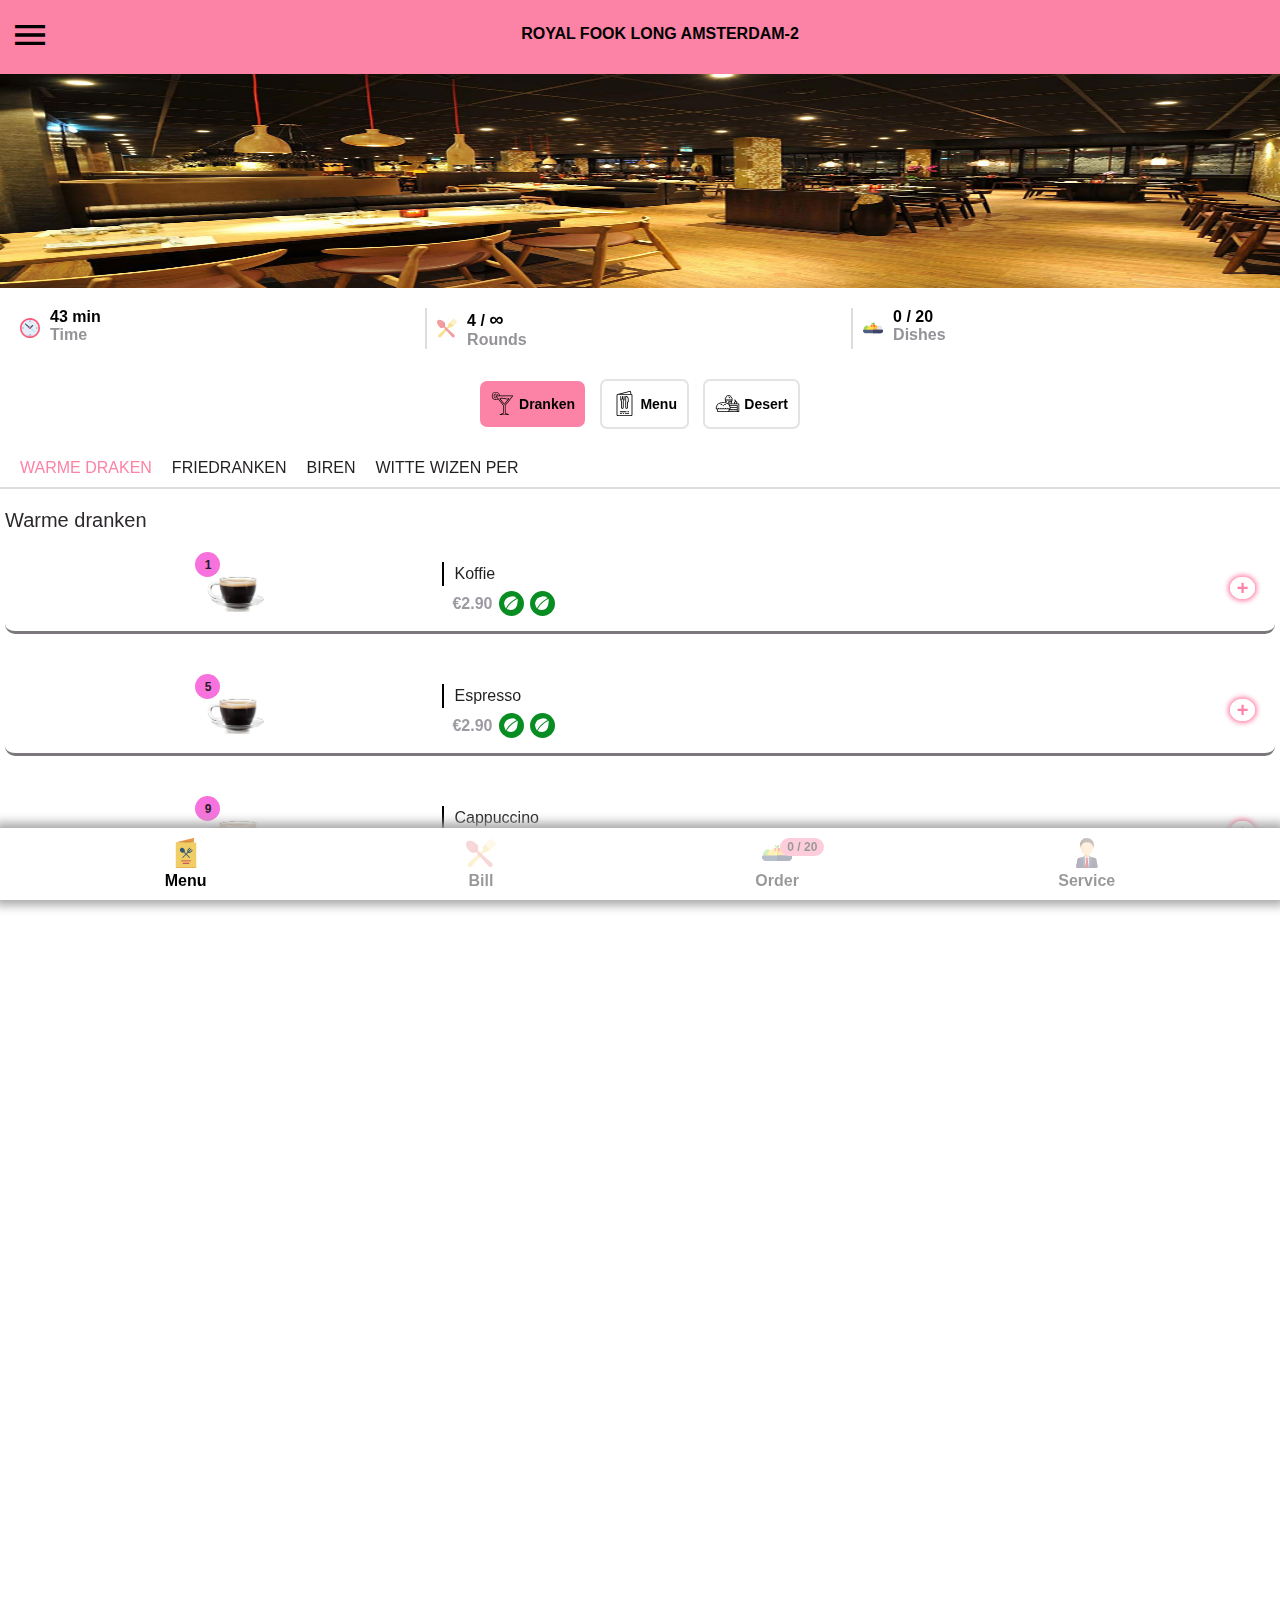
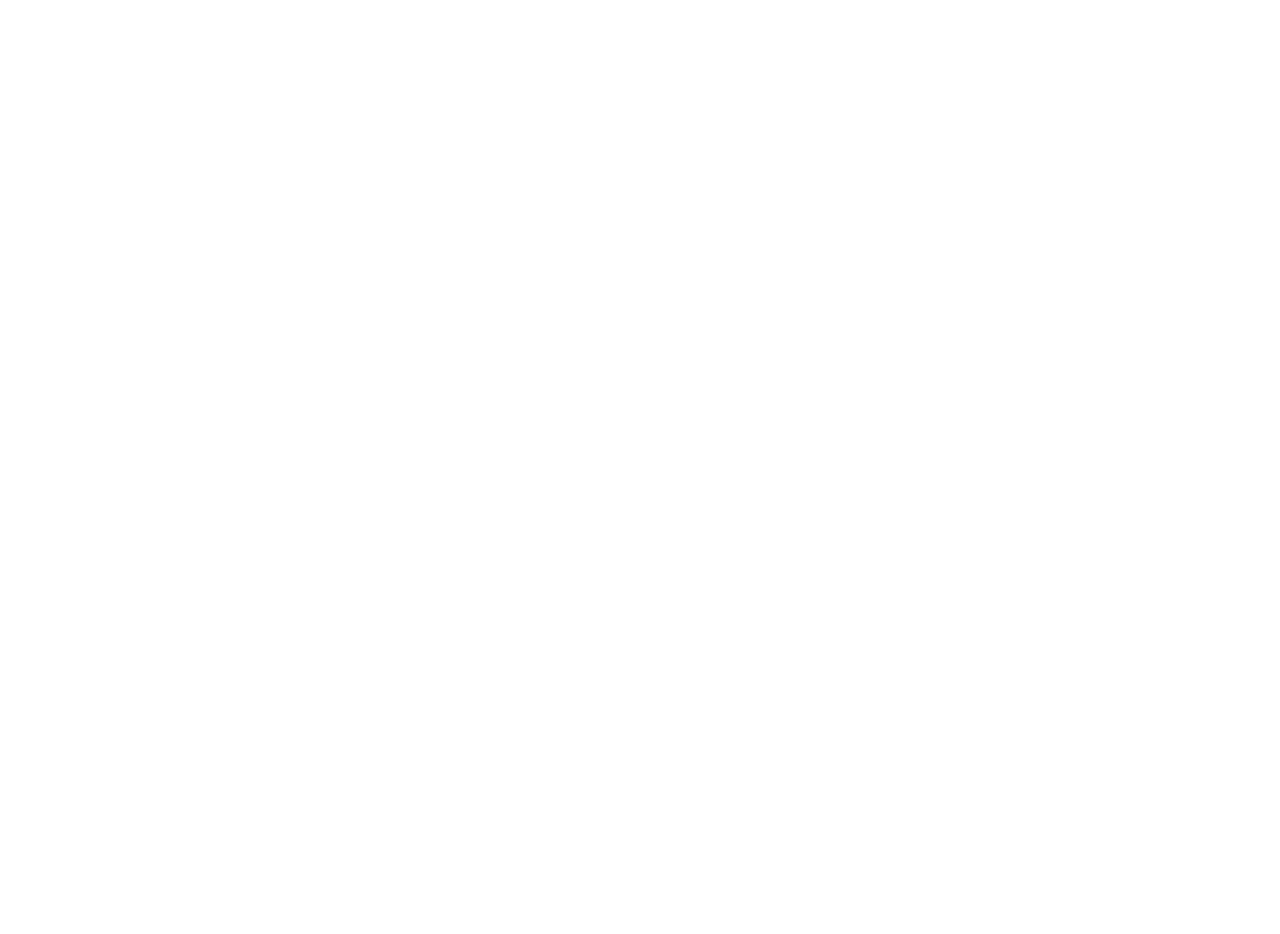
==== index.html @ 5c95526d "Add files via upload" ====
<!DOCTYPE html>
<html lang="en">

<head>
    <meta charset="UTF-8">
    <meta http-equiv="X-UA-Compatible" content="IE=edge">
    <!-- <meta name="viewport" content="width=device-width, initial-scale=1.0"> -->
    <meta name="viewport" content="width=device-width, height=device-height, initial-scale=1, maximum-scale=1.0, user-scalable=no" />
    <link rel="stylesheet" href="https://fonts.googleapis.com/icon?family=Material+Icons">
    <link rel="stylesheet" href="https://cdnjs.cloudflare.com/ajax/libs/font-awesome/5.15.3/css/all.min.css" />
    <link rel="stylesheet" href="index.css">

    <script src="https://code.jquery.com/jquery-3.6.0.min.js"
        integrity="sha256-/xUj+3OJU5yExlq6GSYGSHk7tPXikynS7ogEvDej/m4=" crossorigin="anonymous"></script>

    <title>URL Shift Skip</title>
    <link rel="shortcut icon" href="images/bill.svg" type="image/x-icon">
</head>

<body>



    <main>

        <!-- this is the top brand name and menu icon holder will stay here fixed  -->
        <div id="brand">
            <span class="menuBar" onclick="activeLeftMenu()">
                <i class="material-icons"> menu </i>
            </span>

            <span class="royal">
                ROYAL FOOK LONG AMSTERDAM-2
            </span>
        </div>

        <div class="spacer"></div>


        <!-- the homa page section  -->
        <div class="common_section home_page">
            <div class="banner">
                <img src="images/mainBanner.jpg" alt="" class="bannerImg">
            </div>



            <div id="timeHolder" class="grid_layout">


                <div class="time common">
                    <div class="imgDiv">
                        <img src="images/clock.svg" alt="" class="iconImg">
                    </div>
                    <div class="text_holder">
                        <div class="bold"> 43 min </div>
                        <div class="part_name"> Time </div>
                    </div>
                </div>

                <div class="rounds common">
                    <div class="imgDiv">
                        <img src="images/bill.svg" alt="" class="iconImg">
                    </div>
                    <div class="text_holder">
                        <div class="bold"> 4 / <span class="infinite"> &infin; </span> </div>
                        <div class="part_name"> Rounds </div>
                    </div>
                </div>

                <div class="dishes common">
                    <div class="imgDiv">
                        <img src="images/dishes.svg" alt="" class="iconImg">
                    </div>
                    <div class="text_holder">
                        <div class="bold"> 0 / 20 </div>
                        <div class="part_name"> Dishes </div>
                    </div>
                </div>


            </div>



            <!-- secondFixed  -->
            <div id="secondFixedDiv" class="">

                <!-- search is commented out  -->
                <!-- <div class="wrapper">
                    <div class="search_input">
                        <a href="" target="_blank" hidden></a>
                        <input type="text" placeholder="What are you Craving for?">
                        <div class="autocom_box" id="autocom_box">
                            here list are inserted from javascript 
                        </div>
                        <div class="icon"><i class="fas fa-search"></i></div>
                    </div>
                </div> -->



                <div id="drnkn_mnu_dsrt">
                    <center>

                        <button class="common_btn cmn_btn_draken activated" onclick="dranken('cmn_btn_draken')">
                            <img src="images/drink.svg" alt="" class="menuImgs">
                            Dranken
                        </button>

                        <button class="common_btn cmn_btn_menu" onclick="dranken('cmn_btn_menu')">
                            <img src="images/r-menu.svg" alt="" class="menuImgs">
                            Menu
                        </button>

                        <button class="common_btn cmn_btn_desert" onclick="dranken('cmn_btn_desert')">
                            <img src="images/dessert.svg" alt="" class="menuImgs">
                            Desert
                        </button>

                    </center>
                </div>




                <!-- as there can't be any space in between texts as it follows CSS flexbox with
                    position absolute, thus &nbsp; is used there for spac  -->
                <!-- here data comes by ajax request  -->
                <div id="catagories_nav">

                </div>


            </div>



            <div class="spacer_catagory"></div>



            <!-- home items all  -->
            <div id="catagory_all_items">



            </div>

        </div>





        <!-- billing section  -->
        <section id="billings" class="common_section billing_page d_none">

            <div class="your_bill">
                Your bill - Table 2
            </div>

            <div class="select_bill">

                <label onclick="showSpecBill('show_bill')">
                    <input type="radio" name="select_opt" id="" checked>
                    <span class="circle"></span>
                    <span class="spanClass"> Show Bill </span>
                </label>

                <label onclick="showSpecBill('show_orders')">
                    <input type="radio" name="select_opt" id="">
                    <span class="circle"></span>
                    <span class="spanClass"> Show Orders </span>
                </label>

            </div>

            <div class="show_hide_order show_bill ">

                <table border="0">
                    <tr>
                        <td>4x</td>
                        <td>Diner Maandag t/m Woensdag</td>
                        <td>€130.00</td>
                    </tr>
                    <tr>
                        <td>2x</td>
                        <td>Sourcy Blue 0.75L</td>
                        <td>€15.00</td>
                    </tr>
                    <tr>
                        <td>2x</td>
                        <td> Lipton Green Tea </td>
                        <td>€6.00</td>
                    </tr>
                    <tr>
                        <td>3x</td>
                        <td> Cassis </td>
                        <td>€9.00</td>
                    </tr>
                </table>

                <table border="0">
                    <tr>
                        <td>4x</td>
                        <td>Diner Maandag t/m Woensdag</td>
                        <td>€130.00</td>
                    </tr>
                    <tr>
                        <td>2x</td>
                        <td>Sourcy Blue 0.75L</td>
                        <td>€15.00</td>
                    </tr>
                    <tr>
                        <td>2x</td>
                        <td> Lipton Green Tea </td>
                        <td>€6.00</td>
                    </tr>
                    <tr>
                        <td>3x</td>
                        <td> Cassis </td>
                        <td>€9.00</td>
                    </tr>
                </table>

                <table border="0">
                    <tr>
                        <td>4x</td>
                        <td>Diner Maandag t/m Woensdag</td>
                        <td>€130.00</td>
                    </tr>
                    <tr>
                        <td>2x</td>
                        <td>Sourcy Blue 0.75L</td>
                        <td>€15.00</td>
                    </tr>
                    <tr>
                        <td>2x</td>
                        <td> Lipton Green Tea </td>
                        <td>€6.00</td>
                    </tr>
                    <tr>
                        <td>3x</td>
                        <td> Cassis </td>
                        <td>€9.00</td>
                    </tr>
                </table>

                <table border="0">
                    <tr>
                        <td>4x</td>
                        <td>Diner Maandag t/m Woensdag</td>
                        <td>€130.00</td>
                    </tr>
                    <tr>
                        <td>2x</td>
                        <td>Sourcy Blue 0.75L</td>
                        <td>€15.00</td>
                    </tr>
                    <tr>
                        <td>2x</td>
                        <td> Lipton Green Tea </td>
                        <td>€6.00</td>
                    </tr>
                    <tr>
                        <td>3x</td>
                        <td> Cassis </td>
                        <td>€9.00</td>
                    </tr>
                </table>

                <table border="0">
                    <tr>
                        <td>4x</td>
                        <td>Diner Maandag t/m Woensdag</td>
                        <td>€130.00</td>
                    </tr>
                    <tr>
                        <td>2x</td>
                        <td>Sourcy Blue 0.75L</td>
                        <td>€15.00</td>
                    </tr>
                    <tr>
                        <td>2x</td>
                        <td> Lipton Green Tea </td>
                        <td>€6.00</td>
                    </tr>
                    <tr>
                        <td>3x</td>
                        <td> Cassis </td>
                        <td>€9.00</td>
                    </tr>
                </table>

                <table border="0">
                    <tr>
                        <td>4x</td>
                        <td>Diner Maandag t/m Woensdag</td>
                        <td>€130.00</td>
                    </tr>
                    <tr>
                        <td>2x</td>
                        <td>Sourcy Blue 0.75L</td>
                        <td>€15.00</td>
                    </tr>
                    <tr>
                        <td>2x</td>
                        <td> Lipton Green Tea </td>
                        <td>€6.00</td>
                    </tr>
                    <tr>
                        <td>3x</td>
                        <td> Cassis </td>
                        <td>€9.00</td>
                    </tr>
                </table>

                <div class="total_bill">
                    Total: <span class="bill_total_price">€ 160.00 </span>
                </div>
            </div>




            <div class="show_hide_order show_orders d_none">


                <div class="order_div">
                    <p class="order_name"> Round 3 19:55 </p>
                    <table border="0">
                        <tr>
                            <td>2x</td>
                            <td>Luxary Geback Chocolade</td>
                            <td></td>
                        </tr>
                        <tr>
                            <td>1x</td>
                            <td>Vanilli ijs</td>
                            <td></td>
                        </tr>
                        <tr>
                            <td>1x</td>
                            <td>Mango ijs</td>
                            <td></td>
                        </tr>
                        <tr>
                            <td>2x</td>
                            <td> Muffin Chocolade </td>
                            <td></td>
                        </tr>
                        <tr>
                            <td>2x</td>
                            <td> Spekkoek Pandan </td>
                            <td></td>
                        </tr>
                    </table>
                </div>

                <div class="order_div">
                    <p class="order_name"> Order with app 19:37 </p>
                    <table border="0">
                        <tr>
                            <td>1x</td>
                            <td>Cassis</td>
                            <td>€3.00</td>
                        </tr>
                        <tr>
                            <td>1x</td>
                            <td>Sourcy Blue 0.75L</td>
                            <td>€7.50</td>
                        </tr>
                        <tr>
                            <td>1x</td>
                            <td>Lipton Green Tea</td>
                            <td>€3.00</td>
                        </tr>

                    </table>
                </div>

                <div class="order_div">
                    <p class="order_name"> Round 3 19:55 </p>
                    <table border="0">
                        <tr>
                            <td>2x</td>
                            <td>Luxary Geback Chocolade</td>
                            <td></td>
                        </tr>
                        <tr>
                            <td>1x</td>
                            <td>Vanilli ijs</td>
                            <td></td>
                        </tr>
                        <tr>
                            <td>1x</td>
                            <td>Mango ijs</td>
                            <td></td>
                        </tr>
                        <tr>
                            <td>2x</td>
                            <td> Muffin Chocolade </td>
                            <td></td>
                        </tr>
                        <tr>
                            <td>2x</td>
                            <td> Spekkoek Pandan </td>
                            <td></td>
                        </tr>
                    </table>
                </div>

                <div class="order_div">
                    <p class="order_name"> Order with app 19:37 </p>
                    <table border="0">
                        <tr>
                            <td>1x</td>
                            <td>Cassis</td>
                            <td>€3.00</td>
                        </tr>
                        <tr>
                            <td>1x</td>
                            <td>Sourcy Blue 0.75L</td>
                            <td>€7.50</td>
                        </tr>
                        <tr>
                            <td>1x</td>
                            <td>Lipton Green Tea</td>
                            <td>€3.00</td>
                        </tr>

                    </table>
                </div>


            </div>

            <div class="show_actions">
                SHOW ACTIONS
            </div>

        </section>





        <!-- order page -->
        <div id="order_section" class="order_page common_section d_none">
            <div class="tray">
                Your tray
            </div>

            <div class="mini_sentence">
                It seems that your tray is empty. Please add your first item via the menu before you can
                order it here.
            </div>

            <div class="order_line grid_line">
                <div class="product_name_num">
                    <span class="material-icons rmv_btn"> remove </span>
                    <span class="spec_order_num">1</span>
                    <span class="material-icons add_btn"> add </span>
                    <span class="cart_product_name"> Koffie </span>

                </div>
                <div class="produt_price">
                    €2.90
                </div>
            </div>

            <div class="subtotal">
                Subtotal: <span class="sub_total_price">€2.90 </span>
            </div>

        </div>





        <!-- left menu / service design  -->
        <div class="service_menu">
            <div class="cross" onclick="closeMenu()">
                <img src="images/close.svg" alt="" class="crossMenuImg">
                <span class="close_txt">CLOSE</span>
            </div>

            <div class="main_menu">

                <div class="common_menu_item"> IK WIL Graag Een Ober </div>
                <div class="common_menu_item"> Wasabi </div>
                <div class="common_menu_item"> Gember </div>
                <div class="common_menu_item"> Soyasaus </div>
                <div class="common_menu_item leave_location">
                    <img src="images/logout.svg" alt="" class="logout">
                    Leave Location
                </div>

                <div class="common_menu_item">
                    <img src="images/padlock.svg" alt="" class="logout">
                    Privacy Policy
                </div>




            </div>




        </div>





        <!-- item cart popup section  -->
        <div id="item_cart" class="d_none">
            <div class="cross_tab">
                <img src="images/close.svg" alt="" class="crossImg" onclick="crossCart()">
            </div>

            <div id="cart_image_div">
                <img src="" alt="" class="cartImg">
            </div>


            <div class="item_name"></div>
            <div class="item_price"> </div>


            <div class="flex_price">

                <div class="cart_holder">

                    <span class="material-icons cart_minus"> remove </span>
                    <span class="cart_val"> 1 </span>
                    <span class="material-icons cart_plus"> add </span>

                </div>

                <div class="cart_price"> </div>

                <!-- popped up item location which will let the plus minus of popup to know where to add minus value  -->
                <input type="hidden" class="popped_up_loc">
            </div>

            <center>
                <button id="addOrder" onclick="addOrder()"> Add To Order </button>
            </center>

        </div>





        <div class="dim_dark d_none"></div>





        <input type="hidden" id="last_clicked" value="footer_home">



        <div class="last_spacer"></div>

        <div id="footer_nav">

            <div class="footer_menu footer_home active" onclick="activeHome()">
                <img src="images/book.svg" alt="" class="footerImg"> <br>
                Menu
            </div>

            <div class="footer_menu footer_bill" onclick="activeBillPage()">
                <img src="images/bill.svg" alt="" class="footerImg"> <br>
                Bill
            </div>

            <div class="footer_menu footer_order" onclick="activeOrders()">

                <div id="orders">
                    <span class="order_num">0</span> / 20
                </div>

                <img src="images/dishes.svg" alt="" class="footerImg"> <br>
                Order

            </div>

            <div class="footer_menu footer_service" onclick="activeLeftMenu()">
                <img src="images/service.svg" alt="" class="footerImg"> <br>
                Service
            </div>

        </div>



    </main>




    <script src="index.js"></script>
    <!-- <script src="search_bar/suggestions.js"></script>
    <script src="search_bar/search_scripts.js"></script> -->


</body>

</html>
---- index.css ----
*{
    margin-left: 0;
    box-sizing: border-box;
    scroll-behavior: smooth;
    touch-action: manipulation;
    -ms-touch-action: manipulation;
}

html {
    overflow: hidden;
    width: 100%;
}

body {
    height: 100%;
    margin-top: -2px;
    position: fixed;
    overflow-y: scroll;
    -webkit-overflow-scrolling: touch;
    scroll-behavior: smooth;
    font-family: 'Poppins', sans-serif;

    -moz-user-select: none;
    -webkit-user-select: none;
}


#brand
{
    background-color: #fd83a6;
    color: black;
    padding: 15px 10px;
    position: fixed;
    top: 0;
    left: 0;
    width: 100%;
    display: flex;
    z-index: 100;
}


.menuBar, .royal{
    -moz-user-select: none;
    -khtml-user-select: none;
    -webkit-user-select: none;
}



.menuBar i{
    font-size: 40px;
}

.royal{
    text-align: center;
    font-weight: bold;
    width: 100%;
    padding-top: 10px;
}







.spacer{
    height: 65px;
}

.banner{
    height: 25vh;
    width: 100vw;
}

.bannerImg{
    width: 100%;
    height: 100%;
}




.spacer_catagory {
   height: 60px;
}

.spacer_active_catagory{
    /* height: 185px; */
    height: 150px;
}

#drnkn_mnu_dsrt {
    padding-top: 20px;
}

.grid_layout{
    display: grid;
    grid-template-areas: 'time rounds dishes';
    padding: 10px 10px;
    padding-top: 20px;
}

.time{grid-area: time;}
.rounds{grid-area: rounds;}
.dishes{grid-area: dishes;}

.common{
    display: flex;
    border-right: 2px solid #ddd;
    padding-left: 10px;
}

.common:nth-child(3){
    border: none;
}

.iconImg{
    width: 20px;
    height: 20px;
}





.imgDiv {
    margin-top: 10px;
}

.text_holder {
    margin-left: 10px;
}

.bold {
    font-weight: bold;
}

.part_name {
    font-weight: 600;
    color: #959398;
}

.infinite {
    font-size: 20px;
    font-weight: bolder;
}



/* search part css --------------------------  */
#searchInput {
    background-image: url('images/search.svg');
    background-position: 20px 15px;
    background-repeat: no-repeat;
    width: 100%;
    font-size: 18px;
    padding: 12px 25px 12px 50px;
    border: 1px solid #ddd;
    margin-bottom: 10px;
    background-size: 18px;
    border: none;
    color: #959398;
}

#searchInput::placeholder{
    color: #959398;
}



.wrapper .search_input{
    background: #fff;
    width: 100%;
    border-radius: 5px;
    position: relative;
    /* box-shadow: 0px 1px 5px 3px rgba(0,0,0,0.12); */
    margin-bottom: 15px;
  }
  
  .search_input input {
      width: 100%;
      outline: none;
      border: none;
      border-radius: 5px;
      font-size: 18px;
      /* box-shadow: 0px 1px 5px rgba(0,0,0,0.1); */
      padding: 12px 25px 12px 50px;
  }
  
  .search_input.active input{
    border-radius: 5px 5px 0 0;
  }
  
  .search_input .autocom_box{
    padding: 0;
    opacity: 0;
    pointer-events: none;
    max-height: 280px;
    overflow-y: auto;
  }
  
  .search_input.active .autocom_box{
    padding: 10px 8px;
    opacity: 1;
    pointer-events: auto;
  }
  
  .autocom_box li{
    list-style: none;
    padding: 8px 40px;
    display: none;
    width: 100%;
    cursor: default;
    border-radius: 3px;
  }
  
  .search_input.active .autocom_box li{
    display: block;
  }
  .autocom_box li:hover{
    background: #efefef;
  }

  #autocom_box {
        position: absolute;
        background: white;
        width: 100%;
        z-index: 10;
   }
  
  .search_input .icon {
      position: absolute;
      left: 0px;
      top: -4px;
      height: 55px;
      width: 55px;
      text-align: center;
      line-height: 55px;
      font-size: 20px;
      color: #68686a;
      cursor: pointer;
  }



















.common_btn {
    background-color: #fff;
    color: black;
    padding: 10px;
    padding-bottom: 15px;
    border-radius: 7px;
    font-size: 14px;
    border: 2px solid #e3e3e3;
    font-weight: bold;
    margin: 0px 5px;
}

.menuImgs {
    width: 25px;
    margin-bottom: -7px;
}

.activated
{
    background-color: #fd83a6;
    border: none;
}














/* newly added css 18th instance start */
/* #catagory_all_items {
    margin-top: 85px;
} */

#catagories_nav {
    display: flex;
    position: absolute;
    overflow-x: scroll;
    width: 100%;
    padding-top: 20px;
    margin-bottom: 20px;
    font-weight: 500;
    padding-left: 10px;
    padding-right: 10px;
    border-bottom: 2px solid #ddd;
    -ms-overflow-style: none;
    scrollbar-width: none;
    background: #fff;
}

#catagories_nav::-webkit-scrollbar {
    display: none;
}



.secondFixed {
    position: fixed;
    top: 71px;
    left: 0;
    width: 100%;
    background: #fff;
    z-index: 100;
}





#spacer_catagory{
    background-color: #221f1f;
    height: 300px;
    width: 100%;
}

.catagory {
    text-transform: uppercase;
    display: inline-block;
    padding: 10px;
    /* margin: 5px; */
    /* border: 2px solid black; */
    /* min-width: 150px; */
    text-decoration: none;
    color: #221f1f;
    text-align: center;
    -moz-user-select: none;
    -webkit-user-select: none;
}


.active_cat{
    color: #fd83a6;
}


/* newly added css 18th instance  done */









.cat_grid {
    display: grid;
    grid-template-areas: "image name_n_price add_item";
    border-bottom: 3px solid #7b777c;
    border-radius: 10px;
    margin: 30px 5px;
    margin-bottom: 50px;
    padding-bottom: 15px;
}


.cat_name {
    color: #2c282c;
    font-size: 20px;
    padding-left: 5px;
}

.image{
    text-align: center;
}

.cat_img {
    width: 75px;
}

.name{
    border-left: 2px solid black;
    padding: 3px 10px;
    margin-bottom: 5px;
    color: #221f1f;
}

.price {
    padding-left: 10px;
    color: #9d9aa2;
    font-weight: 600;
}

.add_item {
    text-align: right;
    padding-right: 20px;
    padding-top: 15px;
}

.add_to_cart {
    background-color: #fff;
    color: #fd83a6;
    border-radius: 50%;
    box-shadow: 0px 0px 5px 2px #fd83a6;
    padding: 0px 6.5px;
    font-size: 20px;
    font-weight: bold;
}

.add_to_cart:hover{
    box-shadow: 0px 0px 10px 5px #fd83a6;
}

.leafImg {
    margin-bottom: -7px;
    width: 25px;
    fill: white;
    background: #f772dd;
    padding: 5px;
    border-radius: 50%;
    margin-left: 2px;
    color: white;
    filter: invert(1);
}















#item_cart {
    background: #fff;
    width: 92vw;
    margin: 15px;
    border-radius: 5px;
    margin-bottom: 50px;
    position: fixed;
    z-index: 250;
}


.cart_show_up {
    position: fixed;
    left: 0;
    top: 16%;
    z-index: 200;
}

.crossImg {
    width: 15px;
    margin: 15px;
    left: 87%;
    position: relative;
}

#cart_image_div {
    text-align: center;
    margin-bottom: 20px;
}

.cartImg{
    width: 200px;
}

#addOrder {
    background-color: #fd83a6;
    color: black;
    font-weight: bold;
    padding: 15px 25px;
    margin: 30px auto;
    border-radius: 25px;
    border: none;
    text-transform: uppercase;
}


.item_name {
    color: #393639;
    padding: 10px 20px;
}

.item_price {
    text-align: center;
    color: #7b777c;
    font-weight: 600;
}

.flex_price {
    display: flex;
    justify-content: space-evenly;
    margin-top: 20px;
}

.cart_val{
    color: #7b777c;
    font-size: 20px;

}

.cart_holder {
    margin-left: 20px;
    -moz-user-select: none;
    -webkit-user-select: none;
}

.cart_price {
    margin-left: -50px;
    color: #393639;
    font-size: 17px;
    margin-top: 5px;
}


.cart_minus, .cart_plus {
    margin: 0px 12px;
}










.service_menu {
    background: #fff;
    width: 75vw;
    padding: 30px 0px;
    color: #0f0d10;
    height: 100vh;
    transition: all 0.7s;
    margin-left: -75vw;
    position: fixed;
    top: 0;
    left: 0;
    z-index: 250;
}

.show_menu {
    margin-left: 0;
}

.cross {
    margin-top: -5px;
    margin-left: 20px;
    margin-right: 20px;
}

.crossMenuImg {
    width: 15px;
    height: 13px;
}

.close_txt{
    text-transform: uppercase;
    padding-left: 5px;
    font-weight: bold;
    font-size: 15px;
}

.main_menu{
    margin-top: 30px;
}

.common_menu_item{
    text-align: center;
    font-weight: 600;
    color: #0f0d10;
    padding: 25px 20px;
}


.common_menu_item:hover{
    background: #b5b5b5;
}


.logout {
    width: 15px;
    float: left;
}









#order_section{
    background: #f7f4f4;
    width: 100vw;
    height: 80vh;
}

.tray {
    text-align: center;
    font-size: 20px;
    padding: 15px;
    border-bottom: 1px solid #ddd;
}

.mini_sentence {
    text-align: center;
    padding: 15px 20px;
    font-size: 18px;
    border-bottom: 1px solid #ddd;
}

.subtotal {
    font-size: 19px;
    font-weight: bold;
    text-align: center;
    padding: 10px;
}

.grid_line{
    display: grid;
    grid-template-areas: "product_name_num produt_price";
    border-bottom: 1px solid #ddd;
    padding: 15px;
    -webkit-user-select: none;
    -moz-user-select: none;
}

.product_name_num{grid-area: product_name_num;}
.produt_price{
    grid-area: produt_price;
    text-align: right;
    font-weight: 600;
    color: #221f1f;
    font-size: 17px;
}

.cart_product_name{
    padding-left: 10px;
}

.spec_order_num {
    margin: 0px 10px;
    color: #393639;
    font-weight: 600;
    font-size: 17px;
}


.rmv_btn, .add_btn, .cart_minus, .cart_plus {
    background: #fff;
    box-shadow: 0px 0px 3px 1px #fd83a6;
    color: #fd83a6;
    padding: 3px;
    font-size: 15px;
    border-radius: 50%;
}









#billings{
    background-color: #f7f4f4;
    width: 100vw;
    height: auto;
}

.select_bill{
    text-align: center;
    padding: 20px;
    font-size: 1.2rem;
    font-weight: 500;
    border-bottom: 1px solid #ddd;
}

.radio_inline{
    margin-right: 15px;
    font-size: 18px;
}



/* input[type="radio"] {
   width: 17px;
    height: 17px;
    outline: none;
    left: 0;
} cursor: pointer;
    

input[type="radio"]:checked{
    background-color: red;
}
 */

label input{
    display: none;
}

label{
    cursor: pointer;
    margin-bottom: 20px;
    padding-left: 55px;
    position: relative;
}

label .spanClass {
    font-size: 18px;
    display: inline-block;
    margin-left: -15px;
}

label .circle{
    width: 20px;
    height: 20px;
    border: 1px solid #221f1f;
    border-radius: 50%;
    display: inline-block;
    position: absolute;
    position: absolute;
    left: 13px;
    top: 0;
    transition: border-color .3s ease;
}

.circle::before{
    content: '';
    height: calc(100% - 6px);
    width: calc(100% - 6px);
    background-color: #fd83a6;
    position: absolute;
    left: 0;
    top: 0;
    border-radius: 50%;
    box-sizing: border-box;
    margin: 3px;
    /* margin-top: 2px; */
    transition: transform .5s ease;
    transform: scale(0);
}


label input:checked + .circle{
    border-color: #fd83a6;
}

label input:checked + .circle::before{
    transform: scale(1);
}







.radioBtn{
    font-size: 17px;
}

.your_bill {
    text-align: center;
    padding: 20px;
    font-size: 22px;
    border-bottom: 1px solid #ddd;
    font-weight: 500;
}

.show_actions{
    background: #fd83a6;
    margin: 15px auto;
    border-radius: 50px;
    font-weight: bold;
    text-align: center;
    text-transform: uppercase;
    padding: 12px;
    width: 65vw;
}

.show_bill{
    max-height: 40vh;
    overflow: scroll;
}

table{
    width: 100%;
    margin: 10px auto;
}

td{
    padding: 10px;
    color: #221f1f;
    font-weight: 500;
    font-size: 1rem;
}

td:nth-child(1) {
    text-align: right;
    padding-left: 8px;
    padding-right: 10px;
    max-width: 45px;
    word-break: break-all;
}

td:nth-child(3n){
    text-align: right;
    padding-right: 20px;
    max-width: 100px;
    word-break: break-all;
}

.total_bill{
    text-align: center;
    border-top: 1px solid #ddd;
    border-bottom: 1px solid #ddd;
    padding: 20px;
    font-size: 17px;
    font-weight: 600;
}






.d_none{
    display: none;
}

.show_orders {
    font-size: 1.2rem;
    max-height: 40vh;
    overflow: scroll;
}

.order_name {
    padding: 10px 25px 5px 25px;
    font-weight: 500;
}

.order_div{
    padding-bottom: 25px;
    border-bottom: 1px solid #ddd;
}





.dim_dark {
    height: 100vh;
    width: 100vw;
    position: fixed;
    z-index: 225;
    background-color: #00000069;
    top: 0;
    left: 0;
}










#footer_nav{
    background-color: white;
    padding: 5px 35px;
    display: flex;
    box-shadow: 0px 0px 10px 5px #a4a4a4;
    position: fixed;
    width: 100%;
    bottom: 0;
    left: 0;
    z-index: 100;
}

.footer_menu {
    margin: 0px auto;
    text-align: center;
    padding: 5px 10px;
    font-weight: bold;
    opacity: 0.4;
}

.footerImg{
    width: 30px;
}

#footer_nav .footer_menu.active{
    opacity: 1;
}

#orders {
    background-color: #fd83a6;
    border-radius: 10px;
    padding: 2px 7px;
    font-size: 12px;
    opacity: 1;
    margin-left: 25px;
    position: absolute;
}





 /* The new nav scrollspy nav bar CSS  */
 .circular_num {
    background-color: #f772dd;
    color: #221f1f;
    font-weight: bold;
    border-radius: 50%;
    padding: 6px 5px 5px 10px;
    font-size: 12px;
    top: -43px;
    position: relative;
    left: 21px;
}
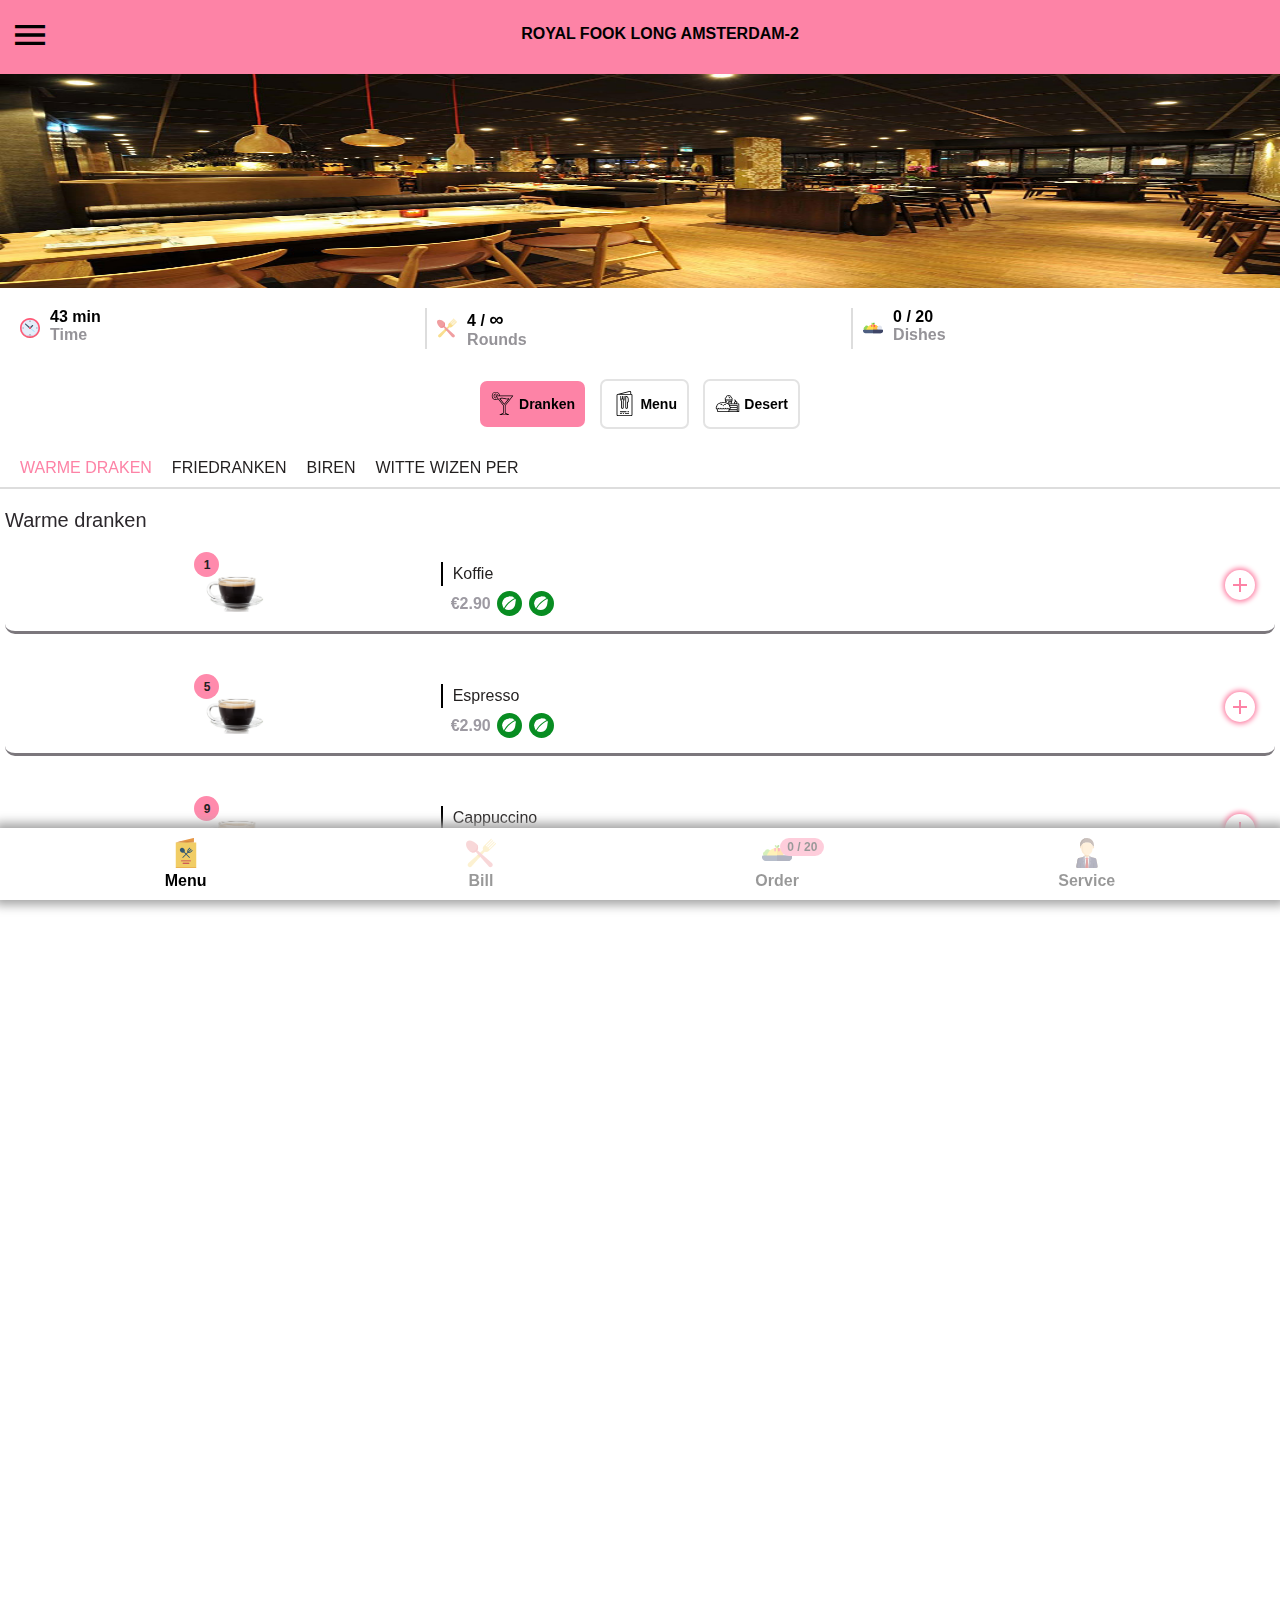
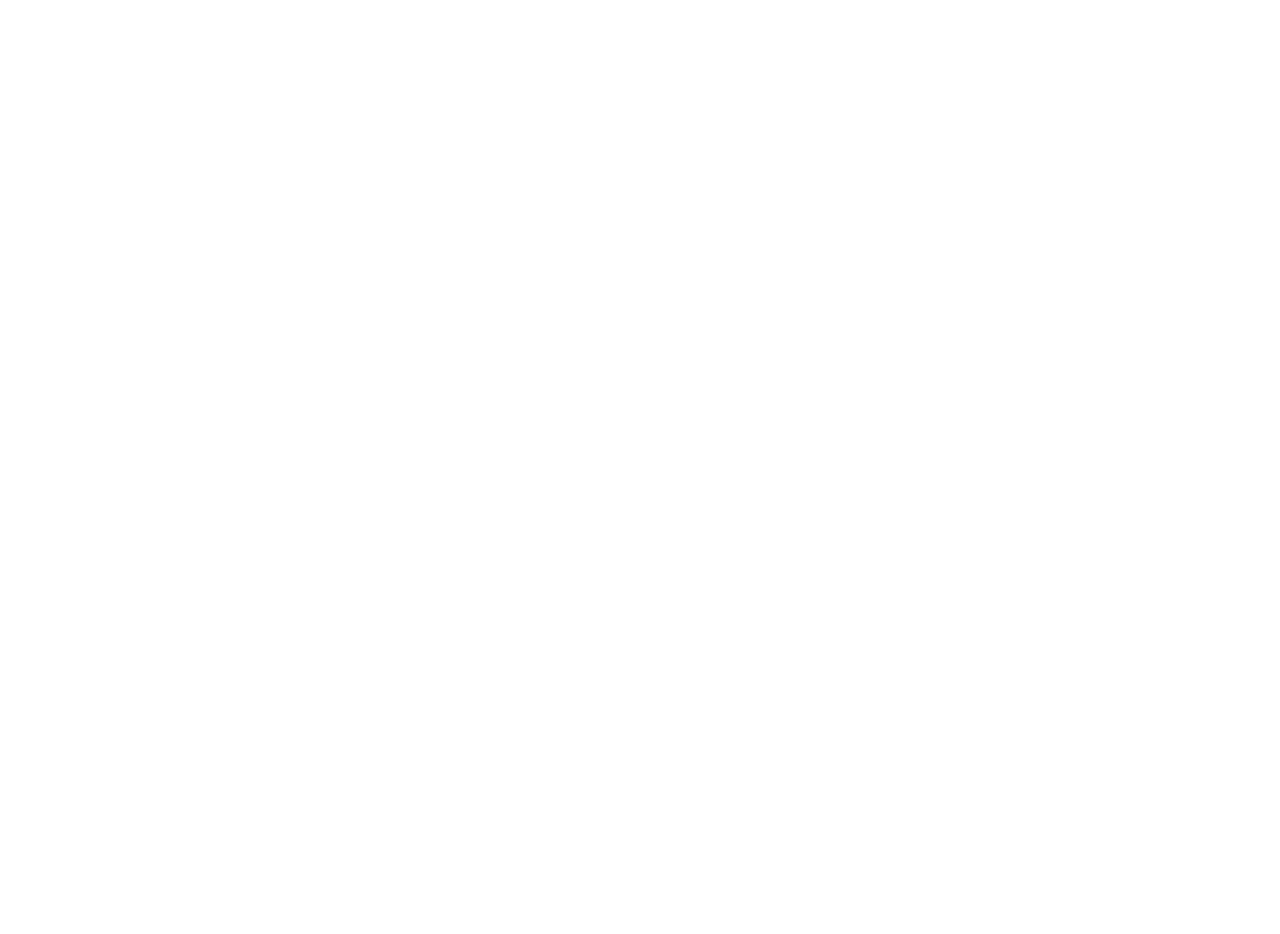
==== commit 4807f898: "Add files via upload" ====
--- a/index.html
+++ b/index.html
@@ -5,7 +5,8 @@
     <meta charset="UTF-8">
     <meta http-equiv="X-UA-Compatible" content="IE=edge">
     <!-- <meta name="viewport" content="width=device-width, initial-scale=1.0"> -->
-    <meta name="viewport" content="width=device-width, height=device-height, initial-scale=1, maximum-scale=1.0, user-scalable=no" />
+    <meta name="viewport"
+        content="width=device-width, height=device-height, initial-scale=1, maximum-scale=1.0, user-scalable=no" />
     <link rel="stylesheet" href="https://fonts.googleapis.com/icon?family=Material+Icons">
     <link rel="stylesheet" href="https://cdnjs.cloudflare.com/ajax/libs/font-awesome/5.15.3/css/all.min.css" />
     <link rel="stylesheet" href="index.css">
@@ -568,7 +569,12 @@
 
 
 
+        <div class="tooltipDiv">
+            <div class="tooltip">Item added</div>
+            <div class="arrow"></div>
+        </div>
         <div class="last_spacer"></div>
+
 
         <div id="footer_nav">
 
@@ -582,6 +588,7 @@
                 Bill
             </div>
 
+
             <div class="footer_menu footer_order" onclick="activeOrders()">
 
                 <div id="orders">
--- a/index.css
+++ b/index.css
@@ -413,7 +413,7 @@
 .add_item {
     text-align: right;
     padding-right: 20px;
-    padding-top: 15px;
+    padding-top: 8px;
 }
 
 .add_to_cart {
@@ -421,14 +421,66 @@
     color: #fd83a6;
     border-radius: 50%;
     box-shadow: 0px 0px 5px 2px #fd83a6;
-    padding: 0px 6.5px;
-    font-size: 20px;
+    font-size: 24px;
+    padding: 3px;
+}
+
+
+.tooltipDiv {
+    position: fixed;
+    bottom: 65px;
+    left: 42%;
+    z-index: 120;
+    transition: all 0.7s;
+    opacity: 0;
+}
+
+.opacity1{
+    opacity: 1;
+}
+
+.tooltip {
+    width: 120px;
+    background-color: #fd83a6;
+    color: white;
     font-weight: bold;
-}
-
-.add_to_cart:hover{
-    box-shadow: 0px 0px 10px 5px #fd83a6;
-}
+    font-size: 16px;
+    padding: 10px;
+    text-align: center;
+    border-radius: 25px;
+}
+
+.arrow {
+    width: 15px;
+    height: 15px;
+    background: #fd83a6;
+    margin-left: 55px;
+    transform: rotate(135deg);
+    margin-top: -7px;
+    z-index: -10;
+    position: relative;
+}
+
+.anim{
+    animation: anim 0.2s;
+}
+
+@keyframes anim {
+    0%{
+        background: #fff;
+    }
+    50%{
+        background-color: rgb(187, 184, 184);
+    }
+    100%{
+        background-color: #fff;
+    }
+}
+
+
+
+
+
 
 .leafImg {
     margin-bottom: -7px;
@@ -943,7 +995,7 @@
 
  /* The new nav scrollspy nav bar CSS  */
  .circular_num {
-    background-color: #f772dd;
+    background-color: #ff8aac;
     color: #221f1f;
     font-weight: bold;
     border-radius: 50%;
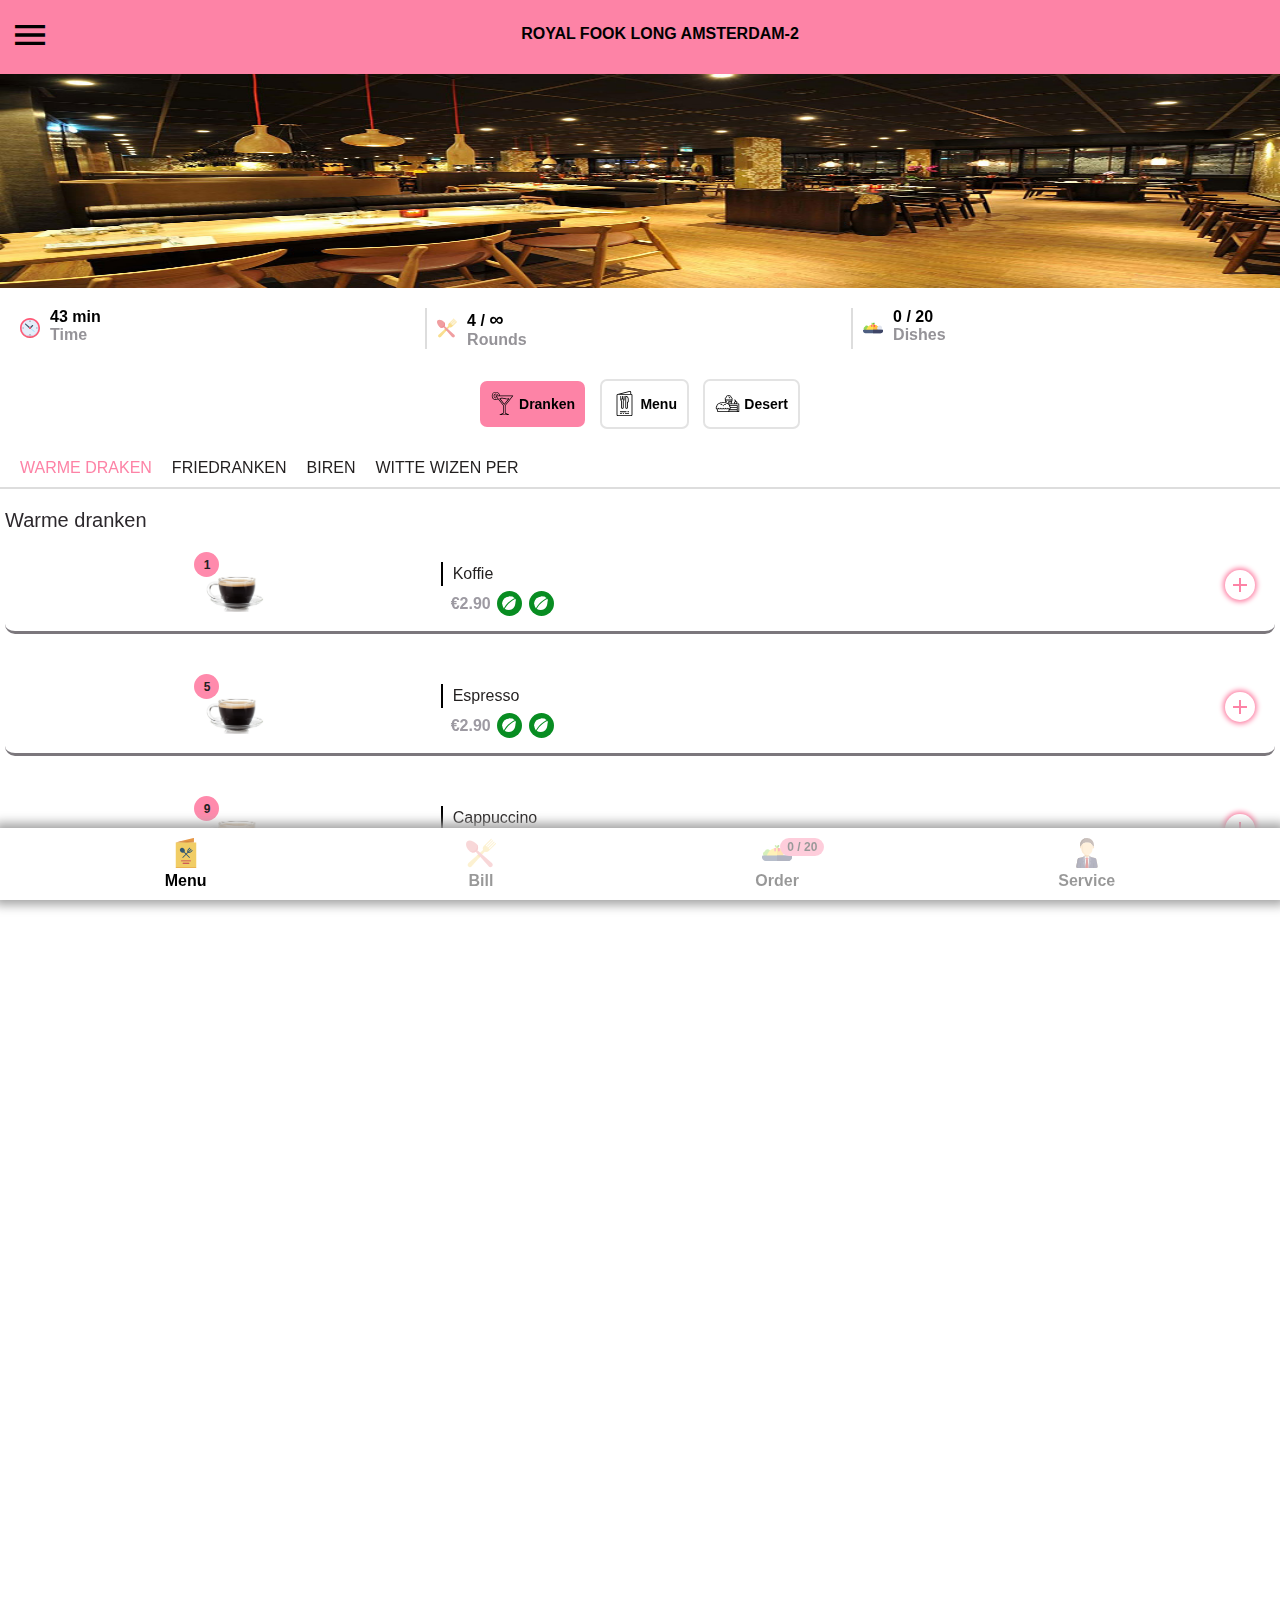
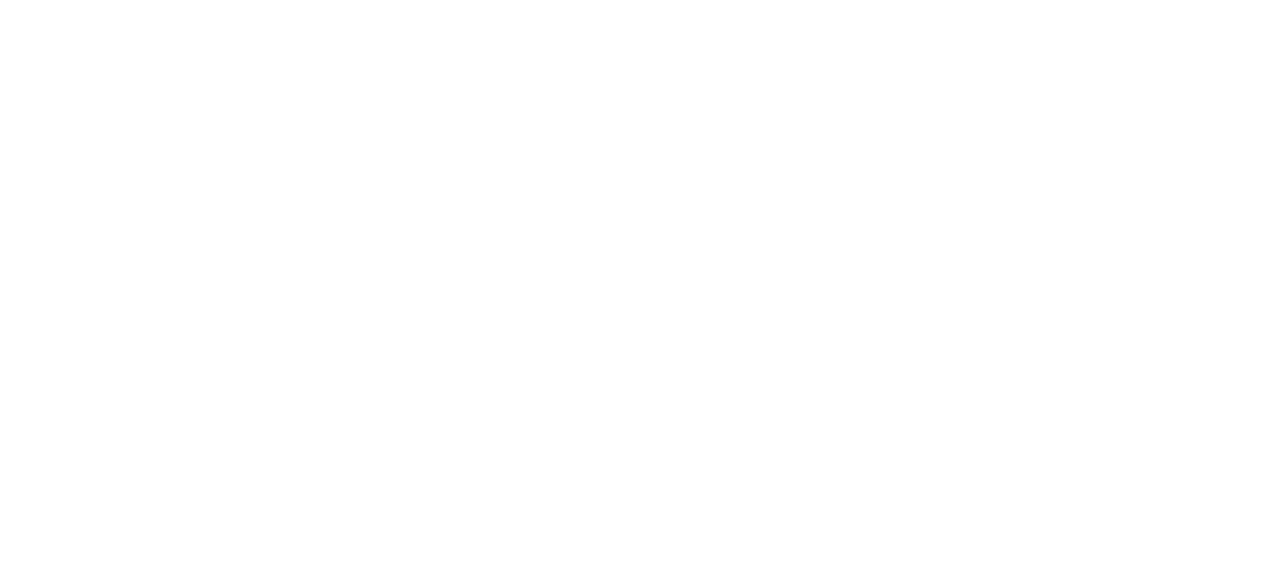
==== commit ce0d25e8: "Add files via upload" ====
--- a/index.html
+++ b/index.html
@@ -4,9 +4,8 @@
 <head>
     <meta charset="UTF-8">
     <meta http-equiv="X-UA-Compatible" content="IE=edge">
-    <!-- <meta name="viewport" content="width=device-width, initial-scale=1.0"> -->
-    <meta name="viewport"
-        content="width=device-width, height=device-height, initial-scale=1, maximum-scale=1.0, user-scalable=no" />
+    <!-- <meta name="viewport" content="width=device-width, initial-scale=1"> -->
+    <meta name="viewport" content="width=device-width, height=device-height, initial-scale=1, maximum-scale=1.0, user-scalable=no" />
     <link rel="stylesheet" href="https://fonts.googleapis.com/icon?family=Material+Icons">
     <link rel="stylesheet" href="https://cdnjs.cloudflare.com/ajax/libs/font-awesome/5.15.3/css/all.min.css" />
     <link rel="stylesheet" href="index.css">
--- a/index.css
+++ b/index.css
@@ -10,6 +10,7 @@
     overflow: hidden;
     width: 100%;
 }
+
 
 body {
     height: 100%;
